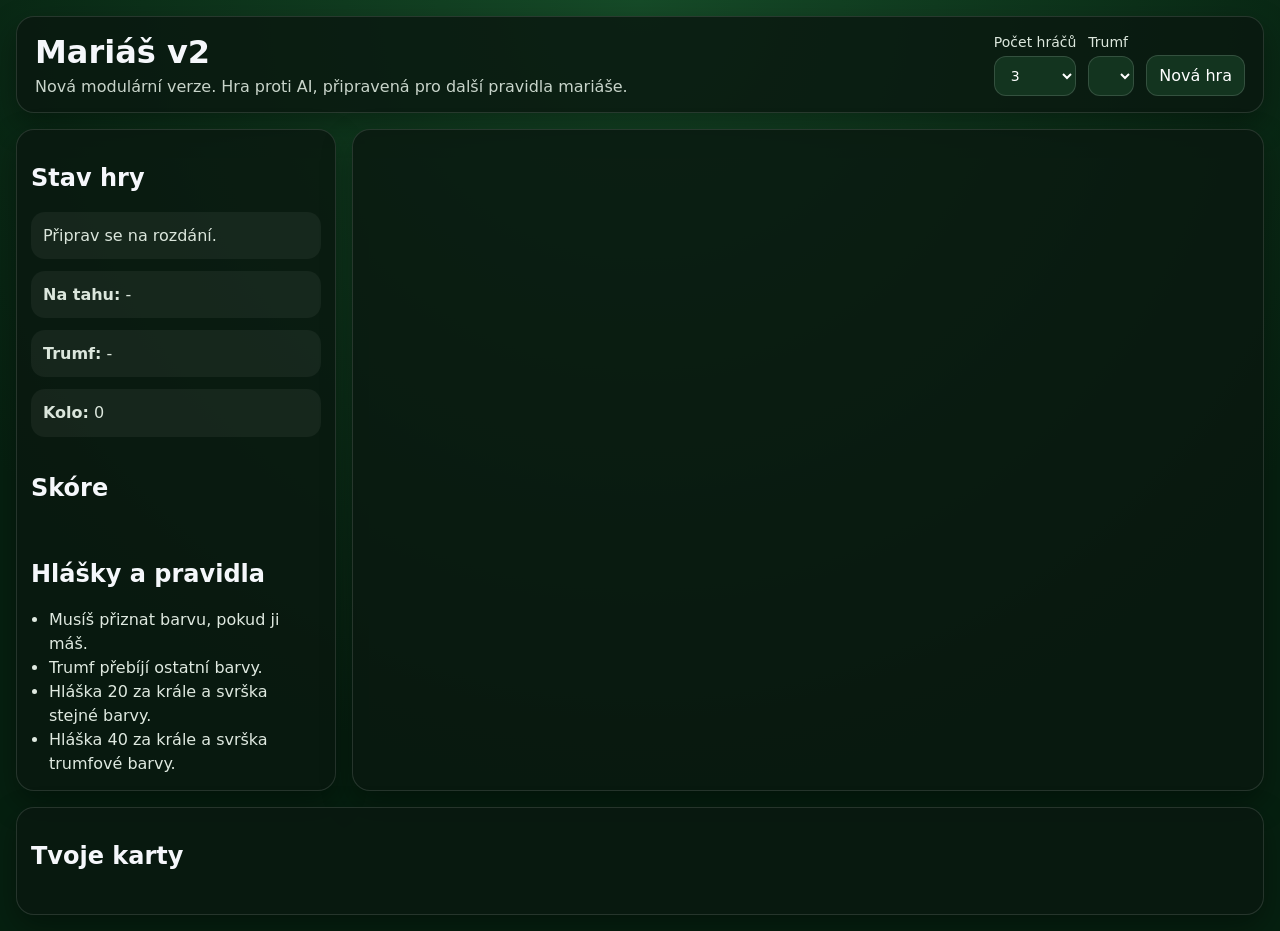
==== v2/index.html @ b23c8103 "feat(v2): add new modular app shell" ====
<!DOCTYPE html>
<html lang="cs">
<head>
  <meta charset="UTF-8" />
  <meta name="viewport" content="width=device-width, initial-scale=1.0" />
  <title>Mariáš v2</title>
  <link rel="stylesheet" href="../style.css" />
</head>
<body>
  <div class="app-shell">
    <header class="topbar">
      <div>
        <h1>Mariáš v2</h1>
        <p>Nová modulární verze. Hra proti AI, připravená pro další pravidla mariáše.</p>
      </div>
      <div class="top-actions">
        <label>
          Počet hráčů
          <select id="playerCount">
            <option value="2">2</option>
            <option value="3" selected>3</option>
            <option value="4">4</option>
          </select>
        </label>
        <label>
          Trumf
          <select id="trumpSelect"></select>
        </label>
        <button id="newGameBtn">Nová hra</button>
      </div>
    </header>

    <main class="layout">
      <aside class="side panel">
        <section>
          <h2>Stav hry</h2>
          <div class="stack">
            <div class="info-box" id="gameInfo">Připrav se na rozdání.</div>
            <div class="info-box"><strong>Na tahu:</strong> <span id="turnLabel">-</span></div>
            <div class="info-box"><strong>Trumf:</strong> <span id="trumpLabel">-</span></div>
            <div class="info-box"><strong>Kolo:</strong> <span id="roundLabel">0</span></div>
          </div>
        </section>

        <section>
          <h2>Skóre</h2>
          <div id="scoreboard" class="scoreboard"></div>
        </section>

        <section>
          <h2>Hlášky a pravidla</h2>
          <ul class="rules">
            <li>Musíš přiznat barvu, pokud ji máš.</li>
            <li>Trumf přebíjí ostatní barvy.</li>
            <li>Hláška 20 za krále a svrška stejné barvy.</li>
            <li>Hláška 40 za krále a svrška trumfové barvy.</li>
          </ul>
        </section>
      </aside>

      <section class="table panel">
        <div class="table-area" id="tableArea"></div>
        <div class="log" id="log"></div>
      </section>
    </main>

    <footer class="hand panel">
      <h2>Tvoje karty</h2>
      <div id="handArea" class="hand-area"></div>
      <div class="hint" id="hintText"></div>
    </footer>
  </div>

  <script type="module" src="./js/app.js"></script>
</body>
</html>
---- style.css ----
* { box-sizing: border-box; }
body {
  margin: 0;
  font-family: system-ui, -apple-system, Segoe UI, Roboto, sans-serif;
  background: radial-gradient(circle at top, #164b28, #062010 70%);
  color: #f5f7fb;
}
button, select {
  font: inherit;
}
.app-shell {
  max-width: 1400px;
  margin: 0 auto;
  padding: 16px;
  display: grid;
  gap: 16px;
}
.topbar, .panel {
  background: rgba(10, 24, 16, 0.84);
  border: 1px solid rgba(255,255,255,0.12);
  border-radius: 18px;
  box-shadow: 0 12px 30px rgba(0,0,0,0.35);
}
.topbar {
  padding: 16px 18px;
  display: flex;
  justify-content: space-between;
  gap: 18px;
  align-items: center;
  flex-wrap: wrap;
}
.topbar h1 { margin: 0 0 6px; font-size: 32px; }
.topbar p { margin: 0; color: #c8d4ca; }
.top-actions { display: flex; gap: 12px; align-items: end; flex-wrap: wrap; }
.top-actions label, .stack label { display: grid; gap: 6px; color: #dce7dd; font-size: 14px; }
select, button {
  border-radius: 12px;
  border: 1px solid rgba(255,255,255,0.14);
  background: #13341f;
  color: white;
  padding: 10px 12px;
}
button { cursor: pointer; }
.layout {
  display: grid;
  grid-template-columns: 320px 1fr;
  gap: 16px;
}
.side, .table, .hand { padding: 14px; }
.side { display: grid; gap: 18px; }
.stack { display: grid; gap: 12px; }
.info-box {
  padding: 12px;
  border-radius: 14px;
  background: rgba(255,255,255,0.05);
  color: #dbe6dc;
  line-height: 1.45;
}
.scoreboard, .log {
  display: grid;
  gap: 10px;
}
.score-item, .log-item {
  padding: 10px 12px;
  border-radius: 12px;
  background: rgba(255,255,255,0.06);
  border: 1px solid rgba(255,255,255,0.1);
}
.rules { margin: 0; padding-left: 18px; color: #dfe9e0; line-height: 1.5; }
.table { display: grid; gap: 14px; }
.table-header {
  display: flex;
  gap: 16px;
  justify-content: space-between;
  flex-wrap: wrap;
  color: #dfe9e0;
}
.table-area {
  min-height: 320px;
  display: grid;
  grid-template-columns: repeat(3, 1fr);
  gap: 16px;
  align-items: center;
}
.seat {
  min-height: 120px;
  border-radius: 18px;
  padding: 12px;
  background: rgba(255,255,255,0.04);
  border: 1px dashed rgba(255,255,255,0.16);
  display: grid;
  place-items: center;
  gap: 8px;
  text-align: center;
}
.seat.active { border-color: rgba(138, 235, 170, 0.9); }
.card {
  width: 84px;
  height: 118px;
  border-radius: 14px;
  background: linear-gradient(180deg, #fff, #e7eef7);
  color: #132033;
  border: 2px solid #d0d9e5;
  display: grid;
  padding: 10px;
  font-weight: 700;
  box-shadow: 0 8px 16px rgba(0,0,0,0.25);
}
.card.red { color: #b22222; }
.card .top, .card .bottom { display: flex; justify-content: space-between; }
.card .mid { display: grid; place-items: center; font-size: 28px; }
.hand-area {
  display: flex;
  flex-wrap: wrap;
  gap: 10px;
}
.hand-card {
  cursor: pointer;
  transition: transform 0.08s ease, box-shadow 0.08s ease;
}
.hand-card:hover { transform: translateY(-2px); }
.hand-card.playable { box-shadow: 0 0 0 3px rgba(138, 235, 170, 0.24), 0 8px 16px rgba(0,0,0,0.25); }
.hint { margin-top: 10px; color: #d0ddcf; }
@media (max-width: 980px) {
  .layout { grid-template-columns: 1fr; }
  .table-area { grid-template-columns: 1fr; }
}
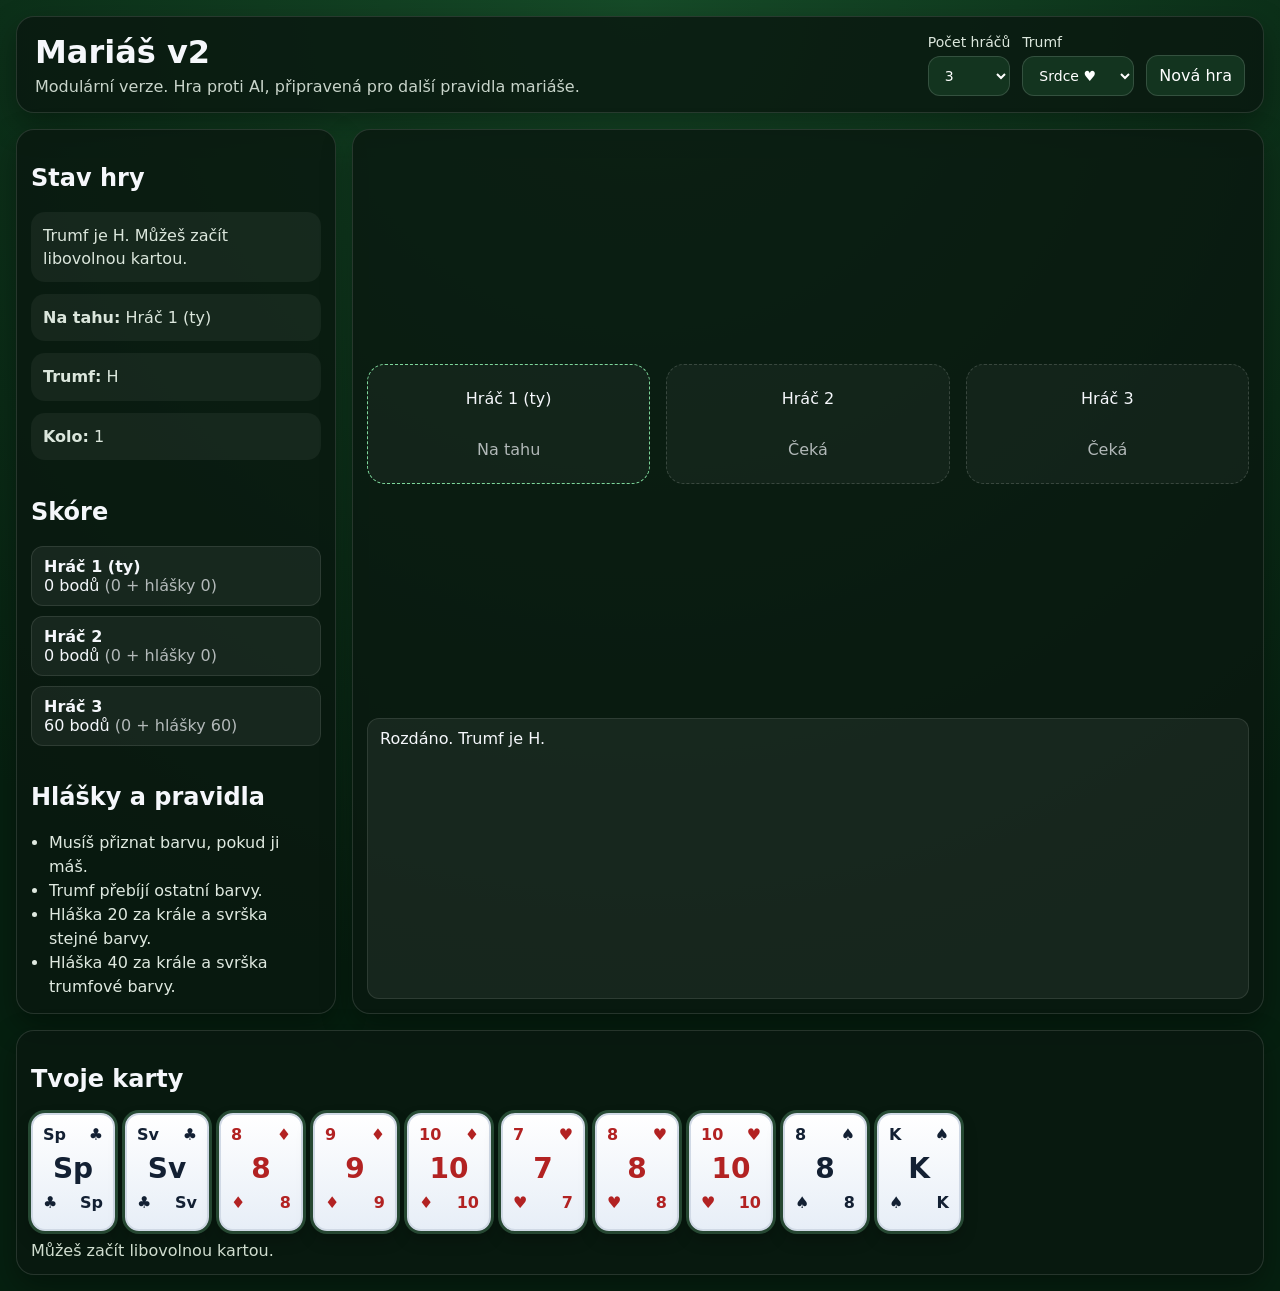
==== commit 2bfc30fe: "chore(v2): keep module entrypoint and polish copy" ====
--- a/v2/index.html
+++ b/v2/index.html
@@ -11,7 +11,7 @@
     <header class="topbar">
       <div>
         <h1>Mariáš v2</h1>
-        <p>Nová modulární verze. Hra proti AI, připravená pro další pravidla mariáše.</p>
+        <p>Modulární verze. Hra proti AI, připravená pro další pravidla mariáše.</p>
       </div>
       <div class="top-actions">
         <label>
